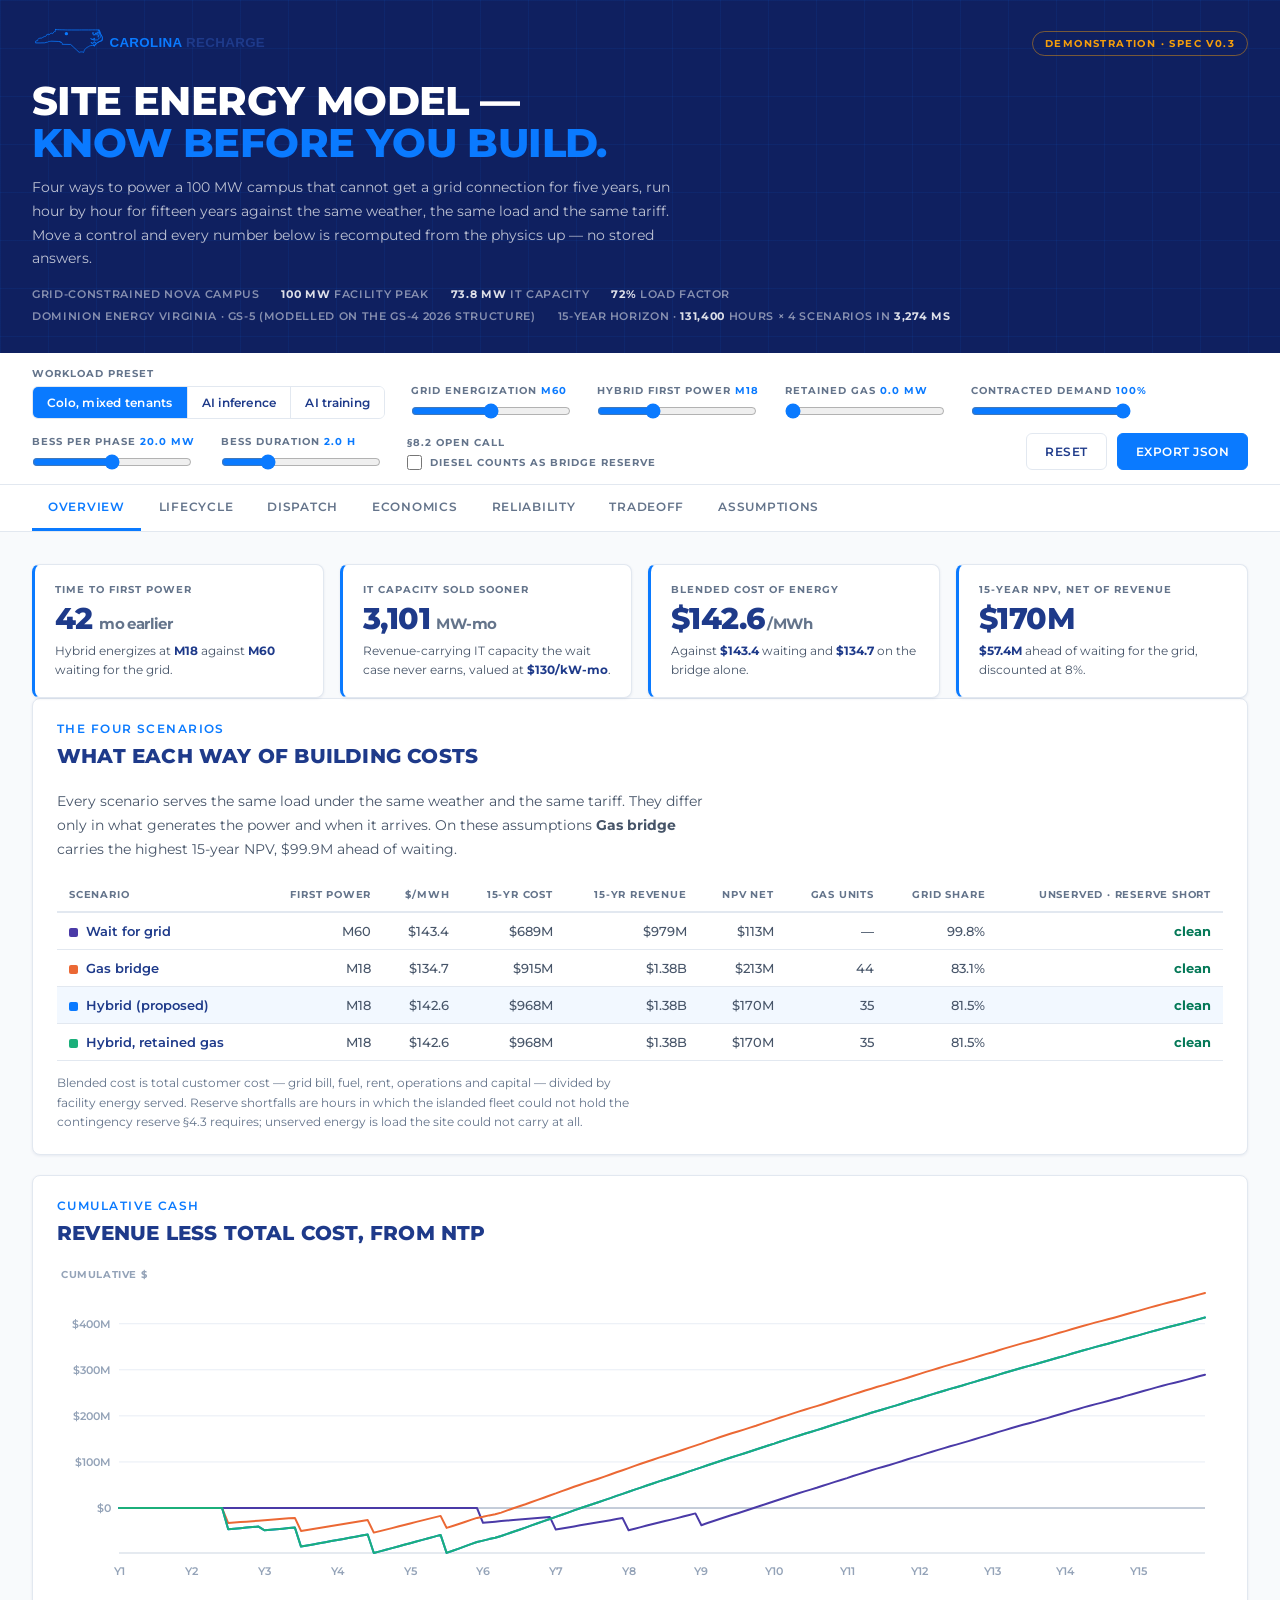
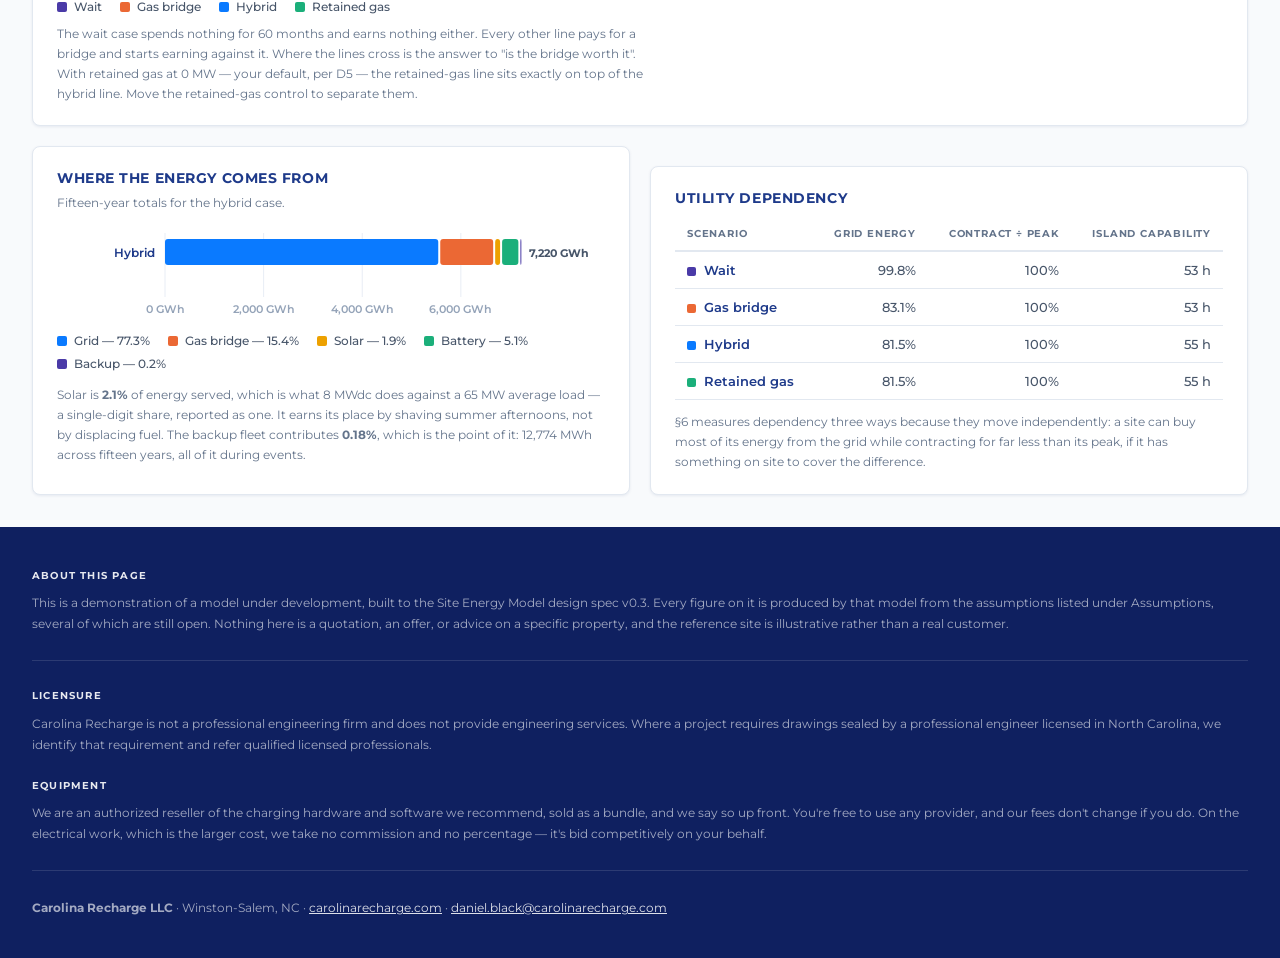
==== demo/index.html @ da2fb047 "Add the Site Energy Model demo for demo.carolinarecharge.com Builds the interactive demo described i" ====
<!DOCTYPE html>
<html lang="en">
<head>
<meta charset="UTF-8">
<meta name="viewport" content="width=device-width, initial-scale=1.0">
<title>Site Energy Model — Carolina Recharge Demo</title>
<meta name="description" content="Interactive demo of the Site Energy Model: capacity, dispatch and cost for a grid-constrained Northern Virginia campus across four build scenarios.">
<meta name="robots" content="noindex, nofollow">
<link rel="icon" href="images/favicon.svg" type="image/svg+xml">
<link rel="icon" href="images/favicon-32.png" sizes="32x32" type="image/png">
<link rel="apple-touch-icon" href="images/apple-touch-icon.png">
<meta name="theme-color" content="#0F2060">
<link rel="preconnect" href="https://fonts.googleapis.com">
<link rel="preconnect" href="https://fonts.gstatic.com" crossorigin>
<link href="https://fonts.googleapis.com/css2?family=Montserrat:wght@400;600;700;800&display=swap" rel="stylesheet">
<link rel="stylesheet" href="demo.css">
</head>
<body>

<header class="demo-head">
  <div class="head-top">
    <a href="https://carolinarecharge.com"><img src="images/logo-horizontal.svg" alt="Carolina Recharge"></a>
    <span class="badge-demo">Demonstration · Spec v0.3</span>
  </div>
  <h1>Site Energy Model —<br><em>Know before you build.</em></h1>
  <p class="head-sub">
    Four ways to power a 100&nbsp;MW campus that cannot get a grid connection for five years, run hour by hour
    for fifteen years against the same weather, the same load and the same tariff. Move a control and every
    number below is recomputed from the physics up — no stored answers.
  </p>
  <div class="head-meta" id="head-meta"></div>
</header>

<div class="rail">
  <div class="rail-inner">
    <div class="ctl">
      <span class="ctl-title">Workload preset</span>
      <div class="seg" id="preset-seg" role="group" aria-label="Workload preset"></div>
    </div>
    <div class="ctl">
      <label for="c-grid">Grid energization <span class="ctl-val" id="v-grid"></span></label>
      <input type="range" id="c-grid" min="36" max="84" step="1">
    </div>
    <div class="ctl">
      <label for="c-first">Hybrid first power <span class="ctl-val" id="v-first"></span></label>
      <input type="range" id="c-first" min="9" max="36" step="1">
    </div>
    <div class="ctl">
      <label for="c-retain">Retained gas <span class="ctl-val" id="v-retain"></span></label>
      <input type="range" id="c-retain" min="0" max="40" step="2.5">
    </div>
    <div class="ctl">
      <label for="c-contract">Contracted demand <span class="ctl-val" id="v-contract"></span></label>
      <input type="range" id="c-contract" min="55" max="100" step="5">
    </div>
    <div class="ctl">
      <label for="c-bess">BESS per phase <span class="ctl-val" id="v-bess"></span></label>
      <input type="range" id="c-bess" min="0" max="40" step="2.5">
    </div>
    <div class="ctl">
      <label for="c-hours">BESS duration <span class="ctl-val" id="v-hours"></span></label>
      <input type="range" id="c-hours" min="0.5" max="6" step="0.5">
    </div>
    <div class="ctl">
      <span class="ctl-title">§8.2 open call</span>
      <label class="chk"><input type="checkbox" id="c-reserve"> Diesel counts as bridge reserve</label>
    </div>
    <div class="rail-actions">
      <button class="btn" id="btn-reset">Reset</button>
      <button class="btn btn-primary" id="btn-export">Export JSON</button>
    </div>
  </div>
</div>

<nav class="tabs" id="tabs" role="tablist"></nav>

<main>
  <section class="panel" id="p-overview"></section>
  <section class="panel" id="p-lifecycle" hidden></section>
  <section class="panel" id="p-dispatch" hidden></section>
  <section class="panel" id="p-economics" hidden></section>
  <section class="panel" id="p-reliability" hidden></section>
  <section class="panel" id="p-tradeoff" hidden></section>
  <section class="panel" id="p-assumptions" hidden></section>
</main>

<div class="busy" id="busy" hidden><span>Running 131,400 hours…</span></div>

<footer>
  <div class="foot-inner">
    <h4>About this page</h4>
    <p>
      This is a demonstration of a model under development, built to the Site Energy Model design spec v0.3.
      Every figure on it is produced by that model from the assumptions listed under Assumptions, several of
      which are still open. Nothing here is a quotation, an offer, or advice on a specific property, and the
      reference site is illustrative rather than a real customer.
    </p>

    <div class="foot-rule"></div>

    <h4>Licensure</h4>
    <p>
      Carolina Recharge is not a professional engineering firm and does not provide engineering services.
      Where a project requires drawings sealed by a professional engineer licensed in North Carolina, we
      identify that requirement and refer qualified licensed professionals.
    </p>

    <h4>Equipment</h4>
    <p>
      We are an authorized reseller of the charging hardware and software we recommend, sold as a bundle, and
      we say so up front. You're free to use any provider, and our fees don't change if you do. On the
      electrical work, which is the larger cost, we take no commission and no percentage — it's bid
      competitively on your behalf.
    </p>

    <div class="foot-rule"></div>
    <p>
      <b>Carolina Recharge LLC</b> · Winston-Salem, NC ·
      <a href="https://carolinarecharge.com">carolinarecharge.com</a> ·
      <a href="mailto:daniel.black@carolinarecharge.com">daniel.black@carolinarecharge.com</a>
    </p>
  </div>
</footer>

<script type="module" src="js/app.js"></script>
</body>
</html>
---- demo/demo.css ----
/* Carolina Recharge — Site Energy Model demo.
   Brand tokens from CLAUDE.md §3; the implementation tokens (--navy-dark,
   --grid-line) match styles.css so the two properties read as one brand. */

:root {
  --color-electric-blue: #0A7AFF;
  --color-deep-navy:     #1E3A8A;
  --color-white:         #FFFFFF;
  --color-cloud-white:   #F8FAFC;
  --color-slate-gray:    #64748B;
  --color-energy-green:  #10B981;
  --color-charge-orange: #F59E0B;
  --navy-dark:           #0F2060;
  --grid-line:           rgba(10, 122, 255, 0.08);
  --nav-h:               64px;
  --border:              #E2E8F0;
  --body-ink:            #475569;
  --status-pass:         #047857;
  --status-warn:         #B45309;
  --status-fail:         #B91C1C;
  --shadow-card:         0 1px 3px rgba(15, 32, 96, 0.08);
}

* { margin: 0; padding: 0; box-sizing: border-box; }
html { scroll-behavior: smooth; }
body {
  font-family: 'Montserrat', Inter, Arial, sans-serif;
  background: var(--color-cloud-white);
  color: var(--color-deep-navy);
  -webkit-font-smoothing: antialiased;
}
a { color: var(--color-electric-blue); }

/* ── Header ── */
.demo-head {
  background: var(--navy-dark);
  position: relative;
  overflow: hidden;
  padding: 26px 32px 30px;
}
.demo-head::before {
  content: '';
  position: absolute; inset: 0;
  background-image:
    linear-gradient(var(--grid-line) 1px, transparent 1px),
    linear-gradient(90deg, var(--grid-line) 1px, transparent 1px);
  background-size: 48px 48px;
  pointer-events: none;
}
.demo-head > * { position: relative; }
.head-top { display: flex; align-items: center; justify-content: space-between; gap: 20px; flex-wrap: wrap; }
.head-top img { height: 30px; width: auto; }
.badge-demo {
  font-size: 10px; font-weight: 700; letter-spacing: 0.14em; text-transform: uppercase;
  color: var(--color-charge-orange); border: 1px solid rgba(245, 158, 11, 0.45);
  border-radius: 999px; padding: 5px 12px;
}
.demo-head h1 {
  margin-top: 20px;
  font-size: clamp(26px, 3.4vw, 40px); font-weight: 800; line-height: 1.05;
  letter-spacing: -0.015em; text-transform: uppercase; color: #fff;
}
.demo-head h1 em { font-style: normal; color: var(--color-electric-blue); }
.head-sub {
  margin-top: 12px; max-width: 74ch; font-size: 14px; line-height: 1.7;
  color: rgba(255,255,255,0.72); font-weight: 400;
}
.head-meta {
  margin-top: 16px; display: flex; flex-wrap: wrap; gap: 8px 22px;
  font-size: 11px; letter-spacing: 0.06em; text-transform: uppercase;
  color: rgba(255,255,255,0.5); font-weight: 600;
}
.head-meta b { color: rgba(255,255,255,0.86); font-weight: 700; }

/* ── Control rail ── */
.rail {
  position: sticky; top: 0; z-index: 40;
  background: rgba(255,255,255,0.95); backdrop-filter: blur(10px);
  border-bottom: 1px solid var(--border);
  padding: 14px 32px;
}
.rail-inner { display: flex; flex-wrap: wrap; gap: 14px 26px; align-items: flex-end; }
.ctl { display: flex; flex-direction: column; gap: 6px; min-width: 0; }
.ctl > label, .ctl-title {
  font-size: 10px; font-weight: 700; letter-spacing: 0.1em; text-transform: uppercase;
  color: var(--color-slate-gray);
}
.ctl-val { color: var(--color-electric-blue); font-weight: 700; }
.ctl input[type=range] { width: 160px; accent-color: var(--color-electric-blue); }
.seg { display: flex; border: 1px solid var(--border); border-radius: 6px; overflow: hidden; background: #fff; }
.seg button {
  font-family: inherit; font-size: 12px; font-weight: 600; letter-spacing: 0.02em;
  padding: 8px 14px; border: 0; background: #fff; color: var(--color-deep-navy); cursor: pointer;
  border-right: 1px solid var(--border);
}
.seg button:last-child { border-right: 0; }
.seg button[aria-pressed="true"] { background: var(--color-electric-blue); color: #fff; }
.seg button:hover:not([aria-pressed="true"]) { background: var(--color-cloud-white); }
.chk { display: flex; align-items: center; gap: 8px; font-size: 12px; font-weight: 600; color: var(--color-deep-navy); cursor: pointer; }
.chk input { accent-color: var(--color-electric-blue); width: 15px; height: 15px; }
.rail-actions { margin-left: auto; display: flex; gap: 10px; align-items: center; }
.btn {
  font-family: inherit; font-size: 12px; font-weight: 600; letter-spacing: 0.04em; text-transform: uppercase;
  padding: 10px 18px; border-radius: 6px; border: 1px solid var(--border);
  background: #fff; color: var(--color-deep-navy); cursor: pointer;
}
.btn:hover { border-color: var(--color-electric-blue); color: var(--color-electric-blue); }
.btn-primary { background: var(--color-electric-blue); border-color: var(--color-electric-blue); color: #fff; }
.btn-primary:hover { background: var(--color-deep-navy); border-color: var(--color-deep-navy); color: #fff; }

/* ── Tabs ── */
.tabs { display: flex; gap: 2px; padding: 0 32px; background: #fff; border-bottom: 1px solid var(--border); overflow-x: auto; }
.tabs button {
  font-family: inherit; font-size: 12px; font-weight: 600; letter-spacing: 0.06em; text-transform: uppercase;
  padding: 14px 16px; border: 0; background: none; color: var(--color-slate-gray); cursor: pointer;
  border-bottom: 3px solid transparent; white-space: nowrap;
}
.tabs button[aria-selected="true"] { color: var(--color-electric-blue); border-bottom-color: var(--color-electric-blue); }
.tabs button:hover { color: var(--color-deep-navy); }

/* ── Layout ── */
main { padding: 32px; max-width: 1360px; margin: 0 auto; }
.panel[hidden] { display: none !important; }
.section-eyebrow {
  font-size: 12px; font-weight: 600; letter-spacing: 0.12em; text-transform: uppercase;
  color: var(--color-electric-blue); margin-bottom: 8px;
}
h2.sec {
  font-size: 20px; font-weight: 800; letter-spacing: 0.01em; text-transform: uppercase;
  color: var(--color-deep-navy); margin-bottom: 8px;
}
h3.sub {
  font-size: 14px; font-weight: 700; letter-spacing: 0.04em; text-transform: uppercase;
  color: var(--color-deep-navy); margin-bottom: 6px;
}
p.lede { font-size: 14px; line-height: 1.7; color: var(--body-ink); max-width: 72ch; font-weight: 400; }
p.note { font-size: 12px; line-height: 1.65; color: var(--color-slate-gray); max-width: 74ch; font-weight: 400; }
.stack > * + * { margin-top: 14px; }
.grid2 { display: grid; grid-template-columns: 1fr 1fr; gap: 20px; }
.grid3 { display: grid; grid-template-columns: repeat(3, 1fr); gap: 20px; }

.card {
  background: #fff; border: 1px solid var(--border); border-radius: 8px;
  padding: 22px 24px; box-shadow: var(--shadow-card);
}
.card + .card, .grid2 + .card, .card + .grid2, .card + .grid3, .grid3 + .card { margin-top: 20px; }
.card-head { display: flex; align-items: baseline; justify-content: space-between; gap: 16px; margin-bottom: 14px; flex-wrap: wrap; }

/* ── KPI tiles ── */
.kpis { display: grid; grid-template-columns: repeat(4, 1fr); gap: 16px; }
.kpi {
  background: #fff; border: 1px solid var(--border); border-radius: 8px; padding: 18px 20px;
  box-shadow: var(--shadow-card); border-left: 3px solid var(--color-electric-blue);
}
.kpi-k { font-size: 10px; font-weight: 700; letter-spacing: 0.1em; text-transform: uppercase; color: var(--color-slate-gray); }
.kpi-v { font-size: 30px; font-weight: 800; letter-spacing: -0.02em; color: var(--color-deep-navy); margin-top: 8px; line-height: 1; }
.kpi-v small { font-size: 15px; font-weight: 700; color: var(--color-slate-gray); margin-left: 3px; }
.kpi-d { font-size: 12px; line-height: 1.55; color: var(--body-ink); margin-top: 8px; font-weight: 400; }
.kpi-d b { color: var(--color-deep-navy); font-weight: 700; }

/* ── Tables ── */
table.data { width: 100%; border-collapse: collapse; font-size: 13px; }
table.data th, table.data td { padding: 10px 12px; text-align: right; border-bottom: 1px solid var(--border); }
table.data th:first-child, table.data td:first-child { text-align: left; }
table.data thead th {
  font-size: 10px; font-weight: 700; letter-spacing: 0.08em; text-transform: uppercase;
  color: var(--color-slate-gray); border-bottom: 2px solid var(--border);
}
table.data tbody td { color: var(--body-ink); font-weight: 500; }
table.data tbody td:first-child { color: var(--color-deep-navy); font-weight: 600; }
table.data tbody tr.best td { background: rgba(10,122,255,0.05); }
table.data tbody tr:hover td { background: var(--color-cloud-white); }
.tag-dot { display: inline-block; width: 9px; height: 9px; border-radius: 2px; margin-right: 8px; vertical-align: -1px; }
.tblwrap { overflow-x: auto; }

/* ── Status ── */
.check { display: flex; gap: 12px; padding: 13px 0; border-bottom: 1px solid var(--border); align-items: flex-start; }
.check:last-child { border-bottom: 0; }
.check-badge {
  flex: none; font-size: 10px; font-weight: 700; letter-spacing: 0.08em; text-transform: uppercase;
  padding: 4px 9px; border-radius: 4px; margin-top: 1px; min-width: 56px; text-align: center;
}
.b-pass { background: rgba(4,120,87,0.10); color: var(--status-pass); }
.b-warn { background: rgba(180,83,9,0.10); color: var(--status-warn); }
.b-fail { background: rgba(185,28,28,0.10); color: var(--status-fail); }
.check-body { font-size: 13px; line-height: 1.6; color: var(--color-deep-navy); font-weight: 600; }
.check-body span { display: block; font-weight: 400; color: var(--body-ink); font-size: 12.5px; margin-top: 3px; }
.check-body em { display: block; font-style: normal; color: var(--status-warn); font-size: 12px; margin-top: 5px; font-weight: 500; }

/* ── Charts ── */
.viz { position: relative; width: 100%; }
.viz svg { display: block; width: 100%; height: auto; }
text.viz-axis { font-family: 'Montserrat', sans-serif; font-size: 10.5px; font-weight: 600; fill: #94A3B8; }
text.viz-axis-label { font-family: 'Montserrat', sans-serif; font-size: 10px; font-weight: 700; fill: #94A3B8; letter-spacing: 0.06em; text-transform: uppercase; }
text.viz-label { font-family: 'Montserrat', sans-serif; font-size: 11px; font-weight: 700; fill: #475569; }
text.viz-rowlabel { font-family: 'Montserrat', sans-serif; font-size: 11.5px; font-weight: 600; fill: #1E3A8A; }
.viz-tip {
  position: absolute; pointer-events: none; z-index: 5;
  background: var(--navy-dark); color: #fff; border-radius: 6px; padding: 9px 11px;
  font-size: 12px; line-height: 1.5; box-shadow: 0 6px 20px rgba(15,32,96,0.25); min-width: 150px;
}
.viz-tip-h { font-weight: 700; font-size: 11px; letter-spacing: 0.05em; text-transform: uppercase; color: rgba(255,255,255,0.65); margin-bottom: 5px; }
.viz-tip-row { display: flex; align-items: center; gap: 7px; }
.viz-tip-k { flex: 1; color: rgba(255,255,255,0.8); font-weight: 400; }
.viz-tip-v { font-weight: 700; font-variant-numeric: tabular-nums; }
.viz-swatch { width: 10px; height: 10px; border-radius: 2px; flex: none; display: inline-block; }
.viz-swatch-dash { border-radius: 0; height: 3px; }
.viz-legend { display: flex; flex-wrap: wrap; gap: 8px 18px; margin-top: 12px; font-size: 12px; color: var(--body-ink); font-weight: 500; }
.viz-legend-item { display: flex; align-items: center; gap: 7px; }

/* ── Callouts ── */
.disclosure {
  background: #fff; border: 1px solid var(--border); border-left: 3px solid var(--color-electric-blue);
  border-radius: 6px; padding: 16px 20px; font-size: 12.5px; line-height: 1.7; color: var(--body-ink); font-weight: 400;
}
.not-block {
  background: var(--color-cloud-white); border-left: 3px solid var(--color-deep-navy);
  border-radius: 6px; padding: 16px 20px; font-size: 12.5px; line-height: 1.7; color: var(--body-ink); font-weight: 400;
}
.callout-warn {
  background: rgba(245,158,11,0.07); border-left: 3px solid var(--color-charge-orange);
  border-radius: 6px; padding: 14px 18px; font-size: 12.5px; line-height: 1.65; color: var(--body-ink); font-weight: 400;
}
.callout-warn b, .disclosure b, .not-block b { color: var(--color-deep-navy); font-weight: 700; }

/* ── Assumptions register ── */
.reg-item { display: grid; grid-template-columns: 76px 1fr; gap: 14px; padding: 13px 0; border-bottom: 1px solid var(--border); }
.reg-item:last-child { border-bottom: 0; }
.reg-id { font-size: 11px; font-weight: 700; color: var(--color-slate-gray); letter-spacing: 0.04em; }
.reg-t { font-size: 13px; font-weight: 600; color: var(--color-deep-navy); line-height: 1.5; }
.reg-n { font-size: 12.5px; font-weight: 400; color: var(--body-ink); line-height: 1.65; margin-top: 4px; }
.pill { display: inline-block; font-size: 9.5px; font-weight: 700; letter-spacing: 0.09em; text-transform: uppercase; padding: 3px 7px; border-radius: 3px; margin-bottom: 5px; }
.p-confirmed { background: rgba(4,120,87,0.10); color: var(--status-pass); }
.p-validate  { background: rgba(180,83,9,0.10);  color: var(--status-warn); }
.p-decide    { background: rgba(10,122,255,0.10); color: var(--color-electric-blue); }

/* ── Busy state ── */
.busy { position: fixed; inset: 0; background: rgba(248,250,252,0.72); z-index: 90; display: grid; place-items: center; }
.busy[hidden] { display: none; }
.busy span {
  font-size: 11px; font-weight: 700; letter-spacing: 0.12em; text-transform: uppercase;
  color: var(--color-electric-blue); background: #fff; padding: 14px 26px; border-radius: 6px;
  border: 1px solid var(--border); box-shadow: var(--shadow-card);
}

/* ── Footer ── */
footer {
  background: var(--navy-dark); color: rgba(255,255,255,0.62); padding: 40px 32px;
  font-size: 12px; line-height: 1.75; font-weight: 400;
}
footer .foot-inner { max-width: 1360px; margin: 0 auto; }
footer h4 {
  font-size: 10px; font-weight: 700; letter-spacing: 0.12em; text-transform: uppercase;
  color: rgba(255,255,255,0.9); margin-bottom: 8px;
}
footer p + h4 { margin-top: 22px; }
footer a { color: rgba(255,255,255,0.86); }
.foot-rule { height: 1px; background: rgba(255,255,255,0.12); margin: 26px 0; }

/* ── Responsive ── */
@media (max-width: 1080px) {
  .kpis { grid-template-columns: repeat(2, 1fr); }
  .grid3 { grid-template-columns: 1fr 1fr; }
}
@media (max-width: 900px) {
  /* A sticky rail this tall would cover the phone screen it is meant to sit
     above. Below this width it scrolls with the page. */
  .rail { position: static; }
  .grid2, .grid3 { grid-template-columns: 1fr; }
  main { padding: 24px 20px; }
  .rail { padding: 12px 20px; }
  .tabs { padding: 0 20px; }
  .demo-head { padding: 22px 20px 26px; }
  footer { padding: 32px 20px; }
}
@media (max-width: 640px) {
  .kpis { grid-template-columns: 1fr; }
  .rail-actions { margin-left: 0; width: 100%; }
  .ctl input[type=range] { width: 100%; }
  .ctl { flex: 1 1 100%; }
}
@media (prefers-reduced-motion: reduce) {
  html { scroll-behavior: auto; }
}
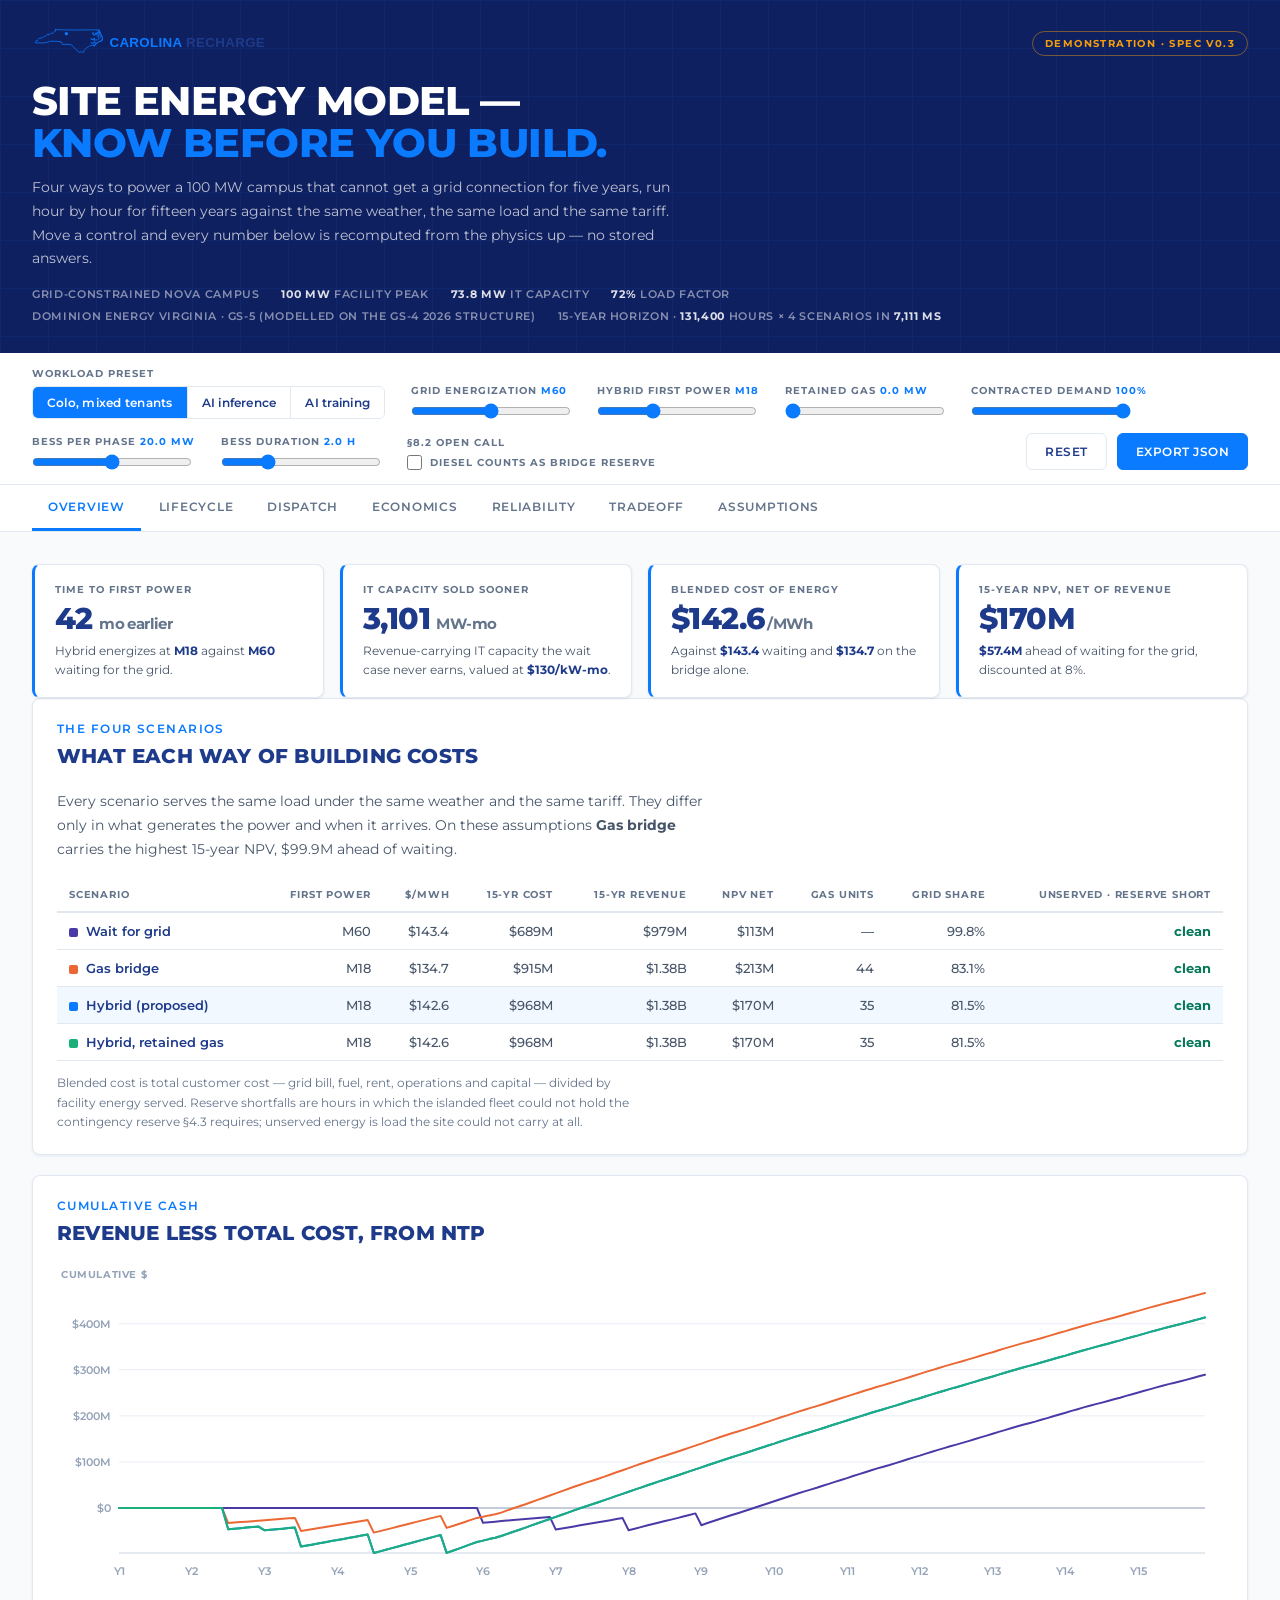
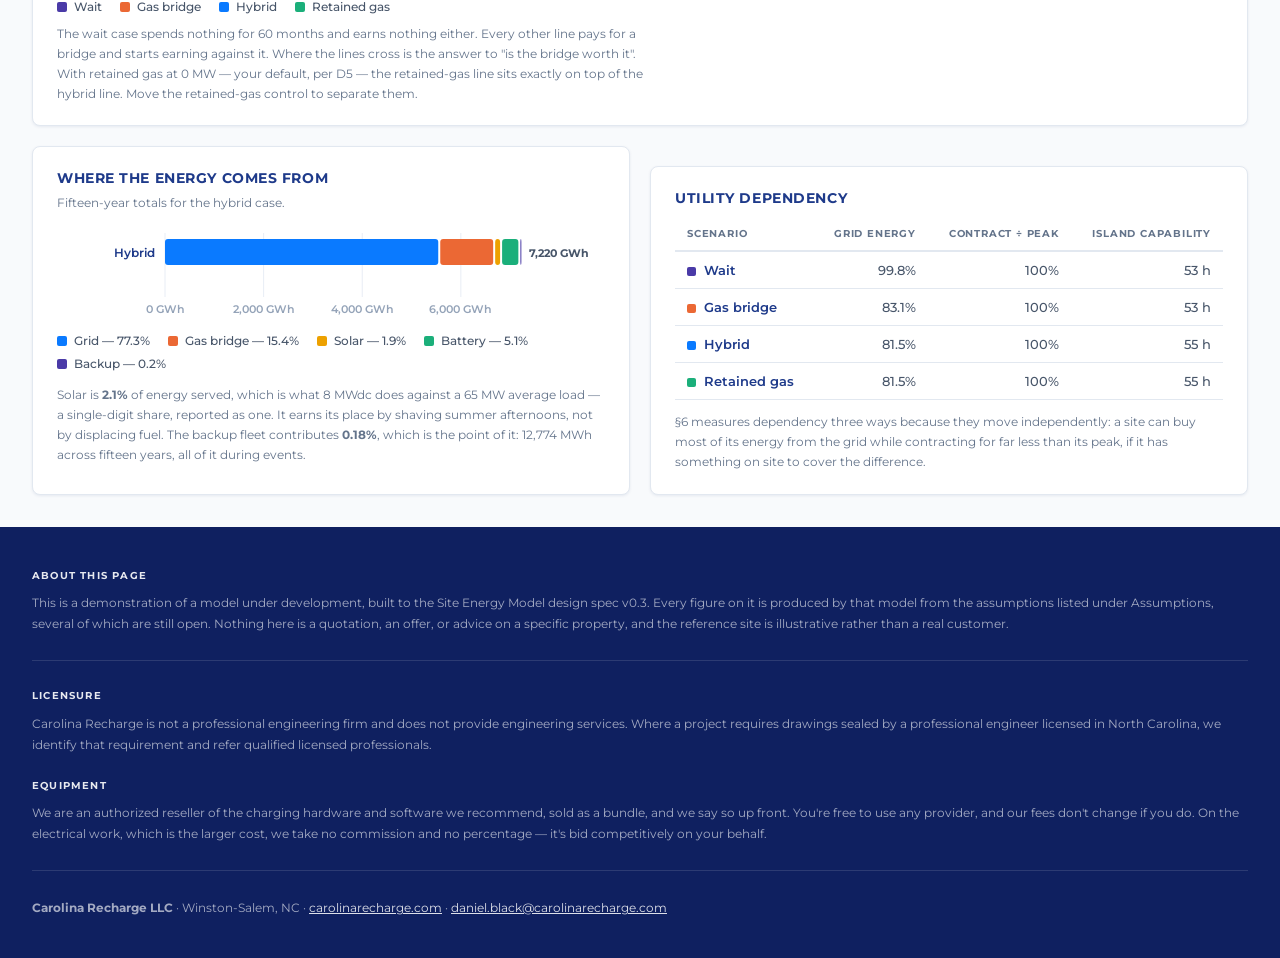
==== commit ad99c5ca: "Serve the demo at /demo/ on the main site Drops the separate-subdomain setup. Deploying the reposito" ====
--- a/demo/index.html
+++ b/demo/index.html
@@ -6,9 +6,9 @@
 <title>Site Energy Model — Carolina Recharge Demo</title>
 <meta name="description" content="Interactive demo of the Site Energy Model: capacity, dispatch and cost for a grid-constrained Northern Virginia campus across four build scenarios.">
 <meta name="robots" content="noindex, nofollow">
-<link rel="icon" href="images/favicon.svg" type="image/svg+xml">
-<link rel="icon" href="images/favicon-32.png" sizes="32x32" type="image/png">
-<link rel="apple-touch-icon" href="images/apple-touch-icon.png">
+<link rel="icon" href="../images/favicon.svg" type="image/svg+xml">
+<link rel="icon" href="../images/favicon-32.png" sizes="32x32" type="image/png">
+<link rel="apple-touch-icon" href="../images/apple-touch-icon.png">
 <meta name="theme-color" content="#0F2060">
 <link rel="preconnect" href="https://fonts.googleapis.com">
 <link rel="preconnect" href="https://fonts.gstatic.com" crossorigin>
@@ -19,7 +19,7 @@
 
 <header class="demo-head">
   <div class="head-top">
-    <a href="https://carolinarecharge.com"><img src="images/logo-horizontal.svg" alt="Carolina Recharge"></a>
+    <a href="../"><img src="../images/logo-horizontal.svg" alt="Carolina Recharge"></a>
     <span class="badge-demo">Demonstration · Spec v0.3</span>
   </div>
   <h1>Site Energy Model —<br><em>Know before you build.</em></h1>
@@ -116,7 +116,7 @@
     <div class="foot-rule"></div>
     <p>
       <b>Carolina Recharge LLC</b> · Winston-Salem, NC ·
-      <a href="https://carolinarecharge.com">carolinarecharge.com</a> ·
+      <a href="../">carolinarecharge.com</a> ·
       <a href="mailto:daniel.black@carolinarecharge.com">daniel.black@carolinarecharge.com</a>
     </p>
   </div>
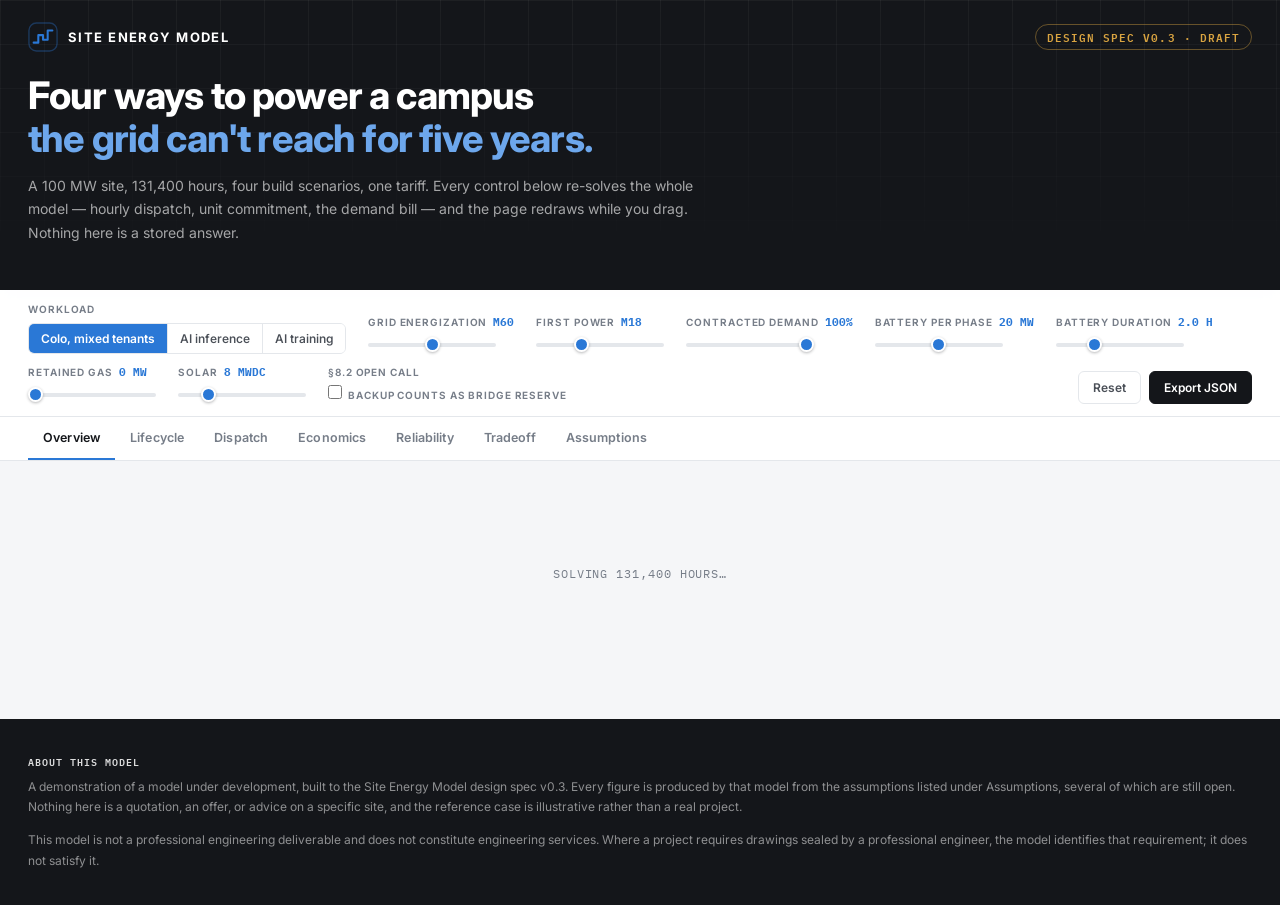
==== commit 2f767cc1: "Make the demo live under the slider, and drop the branding Three changes the founder asked for: more" ====
--- a/demo/index.html
+++ b/demo/index.html
@@ -3,69 +3,67 @@
 <head>
 <meta charset="UTF-8">
 <meta name="viewport" content="width=device-width, initial-scale=1.0">
-<title>Site Energy Model — Carolina Recharge Demo</title>
-<meta name="description" content="Interactive demo of the Site Energy Model: capacity, dispatch and cost for a grid-constrained Northern Virginia campus across four build scenarios.">
+<title>Site Energy Model</title>
+<meta name="description" content="Interactive model of a grid-constrained 100 MW campus: capacity, hourly dispatch and cost across four build scenarios, recomputed live.">
 <meta name="robots" content="noindex, nofollow">
-<link rel="icon" href="../images/favicon.svg" type="image/svg+xml">
-<link rel="icon" href="../images/favicon-32.png" sizes="32x32" type="image/png">
-<link rel="apple-touch-icon" href="../images/apple-touch-icon.png">
-<meta name="theme-color" content="#0F2060">
+<link rel="icon" href="icon.svg" type="image/svg+xml">
+<meta name="theme-color" content="#14161a">
 <link rel="preconnect" href="https://fonts.googleapis.com">
 <link rel="preconnect" href="https://fonts.gstatic.com" crossorigin>
-<link href="https://fonts.googleapis.com/css2?family=Montserrat:wght@400;600;700;800&display=swap" rel="stylesheet">
+<link href="https://fonts.googleapis.com/css2?family=Inter:wght@400;500;600;700;800&family=IBM+Plex+Mono:wght@500;600&display=swap" rel="stylesheet">
 <link rel="stylesheet" href="demo.css">
 </head>
 <body>
 
-<header class="demo-head">
-  <div class="head-top">
-    <a href="../"><img src="../images/logo-horizontal.svg" alt="Carolina Recharge"></a>
-    <span class="badge-demo">Demonstration · Spec v0.3</span>
+<header class="head">
+  <div class="head-inner">
+    <div class="head-top">
+      <div class="mark">
+        <svg viewBox="0 0 32 32" width="30" height="30" aria-hidden="true">
+          <rect x="1" y="1" width="30" height="30" rx="8" fill="none" stroke="currentColor" stroke-width="1.5" opacity="0.35"/>
+          <path d="M6 22 L11 22 L11 14 L16 14 L16 19 L21 19 L21 9 L26 9"
+                fill="none" stroke="currentColor" stroke-width="2.2" stroke-linejoin="round" stroke-linecap="round"/>
+        </svg>
+        <span>Site Energy Model</span>
+      </div>
+      <span class="badge">Design spec v0.3 · draft</span>
+    </div>
+    <h1>Four ways to power a campus<br><em>the grid can't reach for five years.</em></h1>
+    <p class="head-sub">
+      A 100&nbsp;MW site, 131,400 hours, four build scenarios, one tariff. Every control below re-solves the
+      whole model — hourly dispatch, unit commitment, the demand bill — and the page redraws while you drag.
+      Nothing here is a stored answer.
+    </p>
+    <div class="head-meta" id="head-meta"></div>
   </div>
-  <h1>Site Energy Model —<br><em>Know before you build.</em></h1>
-  <p class="head-sub">
-    Four ways to power a 100&nbsp;MW campus that cannot get a grid connection for five years, run hour by hour
-    for fifteen years against the same weather, the same load and the same tariff. Move a control and every
-    number below is recomputed from the physics up — no stored answers.
-  </p>
-  <div class="head-meta" id="head-meta"></div>
 </header>
 
 <div class="rail">
   <div class="rail-inner">
-    <div class="ctl">
-      <span class="ctl-title">Workload preset</span>
+    <div class="ctl ctl-seg">
+      <span class="ctl-title">Workload</span>
       <div class="seg" id="preset-seg" role="group" aria-label="Workload preset"></div>
     </div>
-    <div class="ctl">
-      <label for="c-grid">Grid energization <span class="ctl-val" id="v-grid"></span></label>
-      <input type="range" id="c-grid" min="36" max="84" step="1">
-    </div>
-    <div class="ctl">
-      <label for="c-first">Hybrid first power <span class="ctl-val" id="v-first"></span></label>
-      <input type="range" id="c-first" min="9" max="36" step="1">
-    </div>
-    <div class="ctl">
-      <label for="c-retain">Retained gas <span class="ctl-val" id="v-retain"></span></label>
-      <input type="range" id="c-retain" min="0" max="40" step="2.5">
-    </div>
-    <div class="ctl">
-      <label for="c-contract">Contracted demand <span class="ctl-val" id="v-contract"></span></label>
-      <input type="range" id="c-contract" min="55" max="100" step="5">
-    </div>
-    <div class="ctl">
-      <label for="c-bess">BESS per phase <span class="ctl-val" id="v-bess"></span></label>
-      <input type="range" id="c-bess" min="0" max="40" step="2.5">
-    </div>
-    <div class="ctl">
-      <label for="c-hours">BESS duration <span class="ctl-val" id="v-hours"></span></label>
-      <input type="range" id="c-hours" min="0.5" max="6" step="0.5">
-    </div>
-    <div class="ctl">
+    <div class="ctl"><label for="c-grid">Grid energization <b id="v-grid"></b></label>
+      <input type="range" id="c-grid" min="36" max="84" step="1"></div>
+    <div class="ctl"><label for="c-first">First power <b id="v-first"></b></label>
+      <input type="range" id="c-first" min="9" max="36" step="1"></div>
+    <div class="ctl"><label for="c-contract">Contracted demand <b id="v-contract"></b></label>
+      <input type="range" id="c-contract" min="55" max="100" step="1"></div>
+    <div class="ctl"><label for="c-bess">Battery per phase <b id="v-bess"></b></label>
+      <input type="range" id="c-bess" min="0" max="40" step="1"></div>
+    <div class="ctl"><label for="c-hours">Battery duration <b id="v-hours"></b></label>
+      <input type="range" id="c-hours" min="0.5" max="6" step="0.5"></div>
+    <div class="ctl"><label for="c-retain">Retained gas <b id="v-retain"></b></label>
+      <input type="range" id="c-retain" min="0" max="40" step="1"></div>
+    <div class="ctl"><label for="c-solar">Solar <b id="v-solar"></b></label>
+      <input type="range" id="c-solar" min="0" max="40" step="1"></div>
+    <div class="ctl ctl-check">
       <span class="ctl-title">§8.2 open call</span>
-      <label class="chk"><input type="checkbox" id="c-reserve"> Diesel counts as bridge reserve</label>
+      <label class="chk"><input type="checkbox" id="c-reserve"> Backup counts as bridge reserve</label>
     </div>
     <div class="rail-actions">
+      <span class="tick" id="tick" aria-live="polite"></span>
       <button class="btn" id="btn-reset">Reset</button>
       <button class="btn btn-primary" id="btn-export">Export JSON</button>
     </div>
@@ -84,40 +82,19 @@
   <section class="panel" id="p-assumptions" hidden></section>
 </main>
 
-<div class="busy" id="busy" hidden><span>Running 131,400 hours…</span></div>
-
 <footer>
   <div class="foot-inner">
-    <h4>About this page</h4>
+    <h4>About this model</h4>
     <p>
-      This is a demonstration of a model under development, built to the Site Energy Model design spec v0.3.
-      Every figure on it is produced by that model from the assumptions listed under Assumptions, several of
-      which are still open. Nothing here is a quotation, an offer, or advice on a specific property, and the
-      reference site is illustrative rather than a real customer.
+      A demonstration of a model under development, built to the Site Energy Model design spec v0.3. Every
+      figure is produced by that model from the assumptions listed under Assumptions, several of which are
+      still open. Nothing here is a quotation, an offer, or advice on a specific site, and the reference case
+      is illustrative rather than a real project.
     </p>
-
-    <div class="foot-rule"></div>
-
-    <h4>Licensure</h4>
     <p>
-      Carolina Recharge is not a professional engineering firm and does not provide engineering services.
-      Where a project requires drawings sealed by a professional engineer licensed in North Carolina, we
-      identify that requirement and refer qualified licensed professionals.
-    </p>
-
-    <h4>Equipment</h4>
-    <p>
-      We are an authorized reseller of the charging hardware and software we recommend, sold as a bundle, and
-      we say so up front. You're free to use any provider, and our fees don't change if you do. On the
-      electrical work, which is the larger cost, we take no commission and no percentage — it's bid
-      competitively on your behalf.
-    </p>
-
-    <div class="foot-rule"></div>
-    <p>
-      <b>Carolina Recharge LLC</b> · Winston-Salem, NC ·
-      <a href="../">carolinarecharge.com</a> ·
-      <a href="mailto:daniel.black@carolinarecharge.com">daniel.black@carolinarecharge.com</a>
+      This model is not a professional engineering deliverable and does not constitute engineering services.
+      Where a project requires drawings sealed by a professional engineer, the model identifies that
+      requirement; it does not satisfy it.
     </p>
   </div>
 </footer>
--- a/demo/demo.css
+++ b/demo/demo.css
@@ -1,284 +1,320 @@
-/* Carolina Recharge — Site Energy Model demo.
-   Brand tokens from CLAUDE.md §3; the implementation tokens (--navy-dark,
-   --grid-line) match styles.css so the two properties read as one brand. */
+/* Site Energy Model — a neutral technical dashboard.
+   No product branding: the identity here is the model, not a vendor. */
 
 :root {
-  --color-electric-blue: #0A7AFF;
-  --color-deep-navy:     #1E3A8A;
-  --color-white:         #FFFFFF;
-  --color-cloud-white:   #F8FAFC;
-  --color-slate-gray:    #64748B;
-  --color-energy-green:  #10B981;
-  --color-charge-orange: #F59E0B;
-  --navy-dark:           #0F2060;
-  --grid-line:           rgba(10, 122, 255, 0.08);
-  --nav-h:               64px;
-  --border:              #E2E8F0;
-  --body-ink:            #475569;
-  --status-pass:         #047857;
-  --status-warn:         #B45309;
-  --status-fail:         #B91C1C;
-  --shadow-card:         0 1px 3px rgba(15, 32, 96, 0.08);
+  --ink:          #14161a;
+  --ink-2:        #4a4f57;
+  --ink-3:        #767d88;
+  --ink-4:        #9aa1ab;
+  --line:         #e4e7eb;
+  --line-2:       #eef0f3;
+  --surface:      #ffffff;
+  --page:         #f5f6f8;
+  --dark:         #14161a;
+  --dark-2:       #1e2127;
+  --accent:       #2a78d6;
+  --accent-soft:  rgba(42, 120, 214, 0.10);
+  --pass:         #047857;
+  --warn:         #b45309;
+  --fail:         #b91c1c;
+  --rail-h:       auto;
+  --shadow:       0 1px 2px rgba(20, 22, 26, 0.06), 0 1px 3px rgba(20, 22, 26, 0.04);
+  --mono:         'IBM Plex Mono', ui-monospace, SFMono-Regular, Menlo, monospace;
 }
 
 * { margin: 0; padding: 0; box-sizing: border-box; }
 html { scroll-behavior: smooth; }
 body {
-  font-family: 'Montserrat', Inter, Arial, sans-serif;
-  background: var(--color-cloud-white);
-  color: var(--color-deep-navy);
+  font-family: Inter, system-ui, -apple-system, 'Segoe UI', Arial, sans-serif;
+  background: var(--page);
+  color: var(--ink);
+  font-size: 14px;
+  line-height: 1.55;
   -webkit-font-smoothing: antialiased;
 }
-a { color: var(--color-electric-blue); }
+a { color: var(--accent); }
+b, strong { font-weight: 650; }
 
 /* ── Header ── */
-.demo-head {
-  background: var(--navy-dark);
+.head {
+  background: var(--dark);
+  color: #fff;
   position: relative;
   overflow: hidden;
-  padding: 26px 32px 30px;
-}
-.demo-head::before {
+}
+.head::before {
   content: '';
   position: absolute; inset: 0;
   background-image:
-    linear-gradient(var(--grid-line) 1px, transparent 1px),
-    linear-gradient(90deg, var(--grid-line) 1px, transparent 1px);
-  background-size: 48px 48px;
-  pointer-events: none;
-}
-.demo-head > * { position: relative; }
-.head-top { display: flex; align-items: center; justify-content: space-between; gap: 20px; flex-wrap: wrap; }
-.head-top img { height: 30px; width: auto; }
-.badge-demo {
-  font-size: 10px; font-weight: 700; letter-spacing: 0.14em; text-transform: uppercase;
-  color: var(--color-charge-orange); border: 1px solid rgba(245, 158, 11, 0.45);
-  border-radius: 999px; padding: 5px 12px;
-}
-.demo-head h1 {
-  margin-top: 20px;
-  font-size: clamp(26px, 3.4vw, 40px); font-weight: 800; line-height: 1.05;
-  letter-spacing: -0.015em; text-transform: uppercase; color: #fff;
-}
-.demo-head h1 em { font-style: normal; color: var(--color-electric-blue); }
-.head-sub {
-  margin-top: 12px; max-width: 74ch; font-size: 14px; line-height: 1.7;
-  color: rgba(255,255,255,0.72); font-weight: 400;
-}
+    linear-gradient(rgba(255,255,255,0.045) 1px, transparent 1px),
+    linear-gradient(90deg, rgba(255,255,255,0.045) 1px, transparent 1px);
+  background-size: 44px 44px;
+  mask-image: linear-gradient(to bottom, #000 0%, transparent 92%);
+}
+.head-inner { position: relative; max-width: 1400px; margin: 0 auto; padding: 22px 28px 28px; }
+.head-top { display: flex; align-items: center; justify-content: space-between; gap: 16px; flex-wrap: wrap; }
+.mark { display: flex; align-items: center; gap: 10px; color: var(--accent); }
+.mark span {
+  font-size: 13px; font-weight: 700; letter-spacing: 0.11em; text-transform: uppercase; color: #fff;
+}
+.badge {
+  font-family: var(--mono); font-size: 10.5px; font-weight: 600; letter-spacing: 0.1em; text-transform: uppercase;
+  color: #d9a441; border: 1px solid rgba(217, 164, 65, 0.42); border-radius: 999px; padding: 4px 11px;
+}
+.head h1 {
+  margin-top: 22px;
+  font-size: clamp(24px, 3.1vw, 38px); font-weight: 750; line-height: 1.14;
+  letter-spacing: -0.022em;
+}
+.head h1 em { font-style: normal; color: #6da7ec; }
+.head-sub { margin-top: 13px; max-width: 74ch; font-size: 14px; line-height: 1.68; color: rgba(255,255,255,0.62); }
 .head-meta {
-  margin-top: 16px; display: flex; flex-wrap: wrap; gap: 8px 22px;
-  font-size: 11px; letter-spacing: 0.06em; text-transform: uppercase;
-  color: rgba(255,255,255,0.5); font-weight: 600;
-}
-.head-meta b { color: rgba(255,255,255,0.86); font-weight: 700; }
+  margin-top: 18px; display: flex; flex-wrap: wrap; gap: 6px 10px;
+  font-family: var(--mono); font-size: 11px; color: rgba(255,255,255,0.46);
+}
+.head-meta span {
+  border: 1px solid rgba(255,255,255,0.13); border-radius: 5px; padding: 4px 9px; white-space: nowrap;
+}
+.head-meta b { color: rgba(255,255,255,0.92); font-weight: 600; }
 
 /* ── Control rail ── */
 .rail {
   position: sticky; top: 0; z-index: 40;
-  background: rgba(255,255,255,0.95); backdrop-filter: blur(10px);
-  border-bottom: 1px solid var(--border);
-  padding: 14px 32px;
-}
-.rail-inner { display: flex; flex-wrap: wrap; gap: 14px 26px; align-items: flex-end; }
-.ctl { display: flex; flex-direction: column; gap: 6px; min-width: 0; }
+  background: rgba(255,255,255,0.94); backdrop-filter: blur(10px);
+  border-bottom: 1px solid var(--line);
+}
+.rail-inner {
+  max-width: 1400px; margin: 0 auto; padding: 12px 28px;
+  display: flex; flex-wrap: wrap; gap: 10px 22px; align-items: flex-end;
+}
+.ctl { display: flex; flex-direction: column; gap: 5px; min-width: 0; }
 .ctl > label, .ctl-title {
-  font-size: 10px; font-weight: 700; letter-spacing: 0.1em; text-transform: uppercase;
-  color: var(--color-slate-gray);
-}
-.ctl-val { color: var(--color-electric-blue); font-weight: 700; }
-.ctl input[type=range] { width: 160px; accent-color: var(--color-electric-blue); }
-.seg { display: flex; border: 1px solid var(--border); border-radius: 6px; overflow: hidden; background: #fff; }
+  font-size: 10px; font-weight: 650; letter-spacing: 0.09em; text-transform: uppercase; color: var(--ink-3);
+  display: flex; gap: 6px; align-items: baseline;
+}
+.ctl > label b { font-family: var(--mono); color: var(--accent); font-size: 11px; letter-spacing: 0; }
+.ctl input[type=range] {
+  -webkit-appearance: none; appearance: none;
+  width: 128px; height: 18px; background: transparent; cursor: grab;
+}
+.ctl input[type=range]:active { cursor: grabbing; }
+.ctl input[type=range]::-webkit-slider-runnable-track { height: 4px; border-radius: 2px; background: var(--line); }
+.ctl input[type=range]::-moz-range-track { height: 4px; border-radius: 2px; background: var(--line); }
+.ctl input[type=range]::-webkit-slider-thumb {
+  -webkit-appearance: none; width: 15px; height: 15px; border-radius: 50%;
+  background: var(--accent); border: 2px solid #fff; box-shadow: 0 1px 3px rgba(20,22,26,0.3); margin-top: -5.5px;
+}
+.ctl input[type=range]::-moz-range-thumb {
+  width: 15px; height: 15px; border-radius: 50%; border: 2px solid #fff;
+  background: var(--accent); box-shadow: 0 1px 3px rgba(20,22,26,0.3);
+}
+.seg {
+  display: flex; border: 1px solid var(--line); border-radius: 6px; background: #fff;
+  /* Scroll rather than push the page wide — these rows carry four long labels
+     and there is no width at which they all fit on a phone. */
+  max-width: 100%; overflow-x: auto; scrollbar-width: none;
+}
+.seg::-webkit-scrollbar { display: none; }
 .seg button {
-  font-family: inherit; font-size: 12px; font-weight: 600; letter-spacing: 0.02em;
-  padding: 8px 14px; border: 0; background: #fff; color: var(--color-deep-navy); cursor: pointer;
-  border-right: 1px solid var(--border);
+  font-family: inherit; font-size: 12px; font-weight: 550;
+  padding: 7px 12px; border: 0; background: #fff; color: var(--ink-2); cursor: pointer;
+  border-right: 1px solid var(--line); white-space: nowrap;
 }
 .seg button:last-child { border-right: 0; }
-.seg button[aria-pressed="true"] { background: var(--color-electric-blue); color: #fff; }
-.seg button:hover:not([aria-pressed="true"]) { background: var(--color-cloud-white); }
-.chk { display: flex; align-items: center; gap: 8px; font-size: 12px; font-weight: 600; color: var(--color-deep-navy); cursor: pointer; }
-.chk input { accent-color: var(--color-electric-blue); width: 15px; height: 15px; }
-.rail-actions { margin-left: auto; display: flex; gap: 10px; align-items: center; }
+.seg button[aria-pressed="true"] { background: var(--accent); color: #fff; font-weight: 600; }
+.seg button:hover:not([aria-pressed="true"]) { background: var(--page); color: var(--ink); }
+.chk { display: flex; align-items: center; gap: 7px; font-size: 12px; color: var(--ink-2); cursor: pointer; text-transform: none; letter-spacing: 0; font-weight: 500; }
+.chk input { accent-color: var(--accent); width: 14px; height: 14px; }
+.rail-actions { margin-left: auto; display: flex; gap: 8px; align-items: center; }
+.tick {
+  font-family: var(--mono); font-size: 10.5px; color: var(--ink-4);
+  min-width: 116px; text-align: right; white-space: nowrap;
+}
+.tick.live { color: var(--accent); }
 .btn {
-  font-family: inherit; font-size: 12px; font-weight: 600; letter-spacing: 0.04em; text-transform: uppercase;
-  padding: 10px 18px; border-radius: 6px; border: 1px solid var(--border);
-  background: #fff; color: var(--color-deep-navy); cursor: pointer;
-}
-.btn:hover { border-color: var(--color-electric-blue); color: var(--color-electric-blue); }
-.btn-primary { background: var(--color-electric-blue); border-color: var(--color-electric-blue); color: #fff; }
-.btn-primary:hover { background: var(--color-deep-navy); border-color: var(--color-deep-navy); color: #fff; }
+  font-family: inherit; font-size: 12px; font-weight: 600;
+  padding: 8px 14px; border-radius: 6px; border: 1px solid var(--line);
+  background: #fff; color: var(--ink-2); cursor: pointer;
+}
+.btn:hover { border-color: var(--accent); color: var(--accent); }
+.btn-primary { background: var(--ink); border-color: var(--ink); color: #fff; }
+.btn-primary:hover { background: var(--accent); border-color: var(--accent); color: #fff; }
 
 /* ── Tabs ── */
-.tabs { display: flex; gap: 2px; padding: 0 32px; background: #fff; border-bottom: 1px solid var(--border); overflow-x: auto; }
+.tabs { background: #fff; border-bottom: 1px solid var(--line); overflow-x: auto; }
+.tabs { display: flex; gap: 0; padding: 0 28px; max-width: 1400px; margin: 0 auto; }
 .tabs button {
-  font-family: inherit; font-size: 12px; font-weight: 600; letter-spacing: 0.06em; text-transform: uppercase;
-  padding: 14px 16px; border: 0; background: none; color: var(--color-slate-gray); cursor: pointer;
-  border-bottom: 3px solid transparent; white-space: nowrap;
-}
-.tabs button[aria-selected="true"] { color: var(--color-electric-blue); border-bottom-color: var(--color-electric-blue); }
-.tabs button:hover { color: var(--color-deep-navy); }
+  font-family: inherit; font-size: 12.5px; font-weight: 600; letter-spacing: 0.01em;
+  padding: 13px 15px; border: 0; background: none; color: var(--ink-3); cursor: pointer;
+  border-bottom: 2px solid transparent; white-space: nowrap;
+}
+.tabs button[aria-selected="true"] { color: var(--ink); border-bottom-color: var(--accent); }
+.tabs button:hover { color: var(--ink); }
 
 /* ── Layout ── */
-main { padding: 32px; max-width: 1360px; margin: 0 auto; }
+main { padding: 24px 28px 56px; max-width: 1400px; margin: 0 auto; }
 .panel[hidden] { display: none !important; }
-.section-eyebrow {
-  font-size: 12px; font-weight: 600; letter-spacing: 0.12em; text-transform: uppercase;
-  color: var(--color-electric-blue); margin-bottom: 8px;
-}
-h2.sec {
-  font-size: 20px; font-weight: 800; letter-spacing: 0.01em; text-transform: uppercase;
-  color: var(--color-deep-navy); margin-bottom: 8px;
-}
-h3.sub {
-  font-size: 14px; font-weight: 700; letter-spacing: 0.04em; text-transform: uppercase;
-  color: var(--color-deep-navy); margin-bottom: 6px;
-}
-p.lede { font-size: 14px; line-height: 1.7; color: var(--body-ink); max-width: 72ch; font-weight: 400; }
-p.note { font-size: 12px; line-height: 1.65; color: var(--color-slate-gray); max-width: 74ch; font-weight: 400; }
-.stack > * + * { margin-top: 14px; }
-.grid2 { display: grid; grid-template-columns: 1fr 1fr; gap: 20px; }
-.grid3 { display: grid; grid-template-columns: repeat(3, 1fr); gap: 20px; }
-
-.card {
-  background: #fff; border: 1px solid var(--border); border-radius: 8px;
-  padding: 22px 24px; box-shadow: var(--shadow-card);
-}
-.card + .card, .grid2 + .card, .card + .grid2, .card + .grid3, .grid3 + .card { margin-top: 20px; }
-.card-head { display: flex; align-items: baseline; justify-content: space-between; gap: 16px; margin-bottom: 14px; flex-wrap: wrap; }
+.eyebrow {
+  font-family: var(--mono); font-size: 10.5px; font-weight: 600; letter-spacing: 0.09em;
+  text-transform: uppercase; color: var(--accent); margin-bottom: 6px;
+}
+h2.sec { font-size: 17px; font-weight: 700; letter-spacing: -0.012em; color: var(--ink); margin-bottom: 6px; }
+h3.sub { font-size: 13px; font-weight: 700; letter-spacing: 0.01em; color: var(--ink); margin-bottom: 4px; }
+p.lede { font-size: 13.5px; line-height: 1.68; color: var(--ink-2); max-width: 76ch; }
+p.note { font-size: 12px; line-height: 1.62; color: var(--ink-3); max-width: 80ch; }
+p.note b, p.lede b { color: var(--ink); }
+.grid2 { display: grid; grid-template-columns: 1fr 1fr; gap: 16px; }
+.grid3 { display: grid; grid-template-columns: repeat(3, 1fr); gap: 16px; }
+.g-2-1 { display: grid; grid-template-columns: 2fr 1fr; gap: 16px; }
+/* A grid track is min-content-sized by default, and an SVG carries its width
+   attribute as min-content — so without this a chart drawn at one width keeps
+   the column from ever getting narrower. */
+.grid2 > *, .grid3 > *, .g-2-1 > *, .kpis > * { min-width: 0; }
+
+.card { background: var(--surface); border: 1px solid var(--line); border-radius: 10px; padding: 18px 20px; box-shadow: var(--shadow); }
+.card + .card, .grid2 + .card, .card + .grid2, .card + .grid3, .grid3 + .card,
+.g-2-1 + .card, .card + .g-2-1, .kpis + .card, .card + .kpis, .grid2 + .grid2, .g-2-1 + .grid2 { margin-top: 16px; }
+.card-head { display: flex; align-items: flex-start; justify-content: space-between; gap: 14px; margin-bottom: 12px; flex-wrap: wrap; }
+.card-head > * { min-width: 0; }
 
 /* ── KPI tiles ── */
 .kpis { display: grid; grid-template-columns: repeat(4, 1fr); gap: 16px; }
-.kpi {
-  background: #fff; border: 1px solid var(--border); border-radius: 8px; padding: 18px 20px;
-  box-shadow: var(--shadow-card); border-left: 3px solid var(--color-electric-blue);
-}
-.kpi-k { font-size: 10px; font-weight: 700; letter-spacing: 0.1em; text-transform: uppercase; color: var(--color-slate-gray); }
-.kpi-v { font-size: 30px; font-weight: 800; letter-spacing: -0.02em; color: var(--color-deep-navy); margin-top: 8px; line-height: 1; }
-.kpi-v small { font-size: 15px; font-weight: 700; color: var(--color-slate-gray); margin-left: 3px; }
-.kpi-d { font-size: 12px; line-height: 1.55; color: var(--body-ink); margin-top: 8px; font-weight: 400; }
-.kpi-d b { color: var(--color-deep-navy); font-weight: 700; }
+.kpi { background: var(--surface); border: 1px solid var(--line); border-radius: 10px; padding: 15px 17px; box-shadow: var(--shadow); position: relative; overflow: hidden; }
+.kpi-k { font-size: 10px; font-weight: 650; letter-spacing: 0.08em; text-transform: uppercase; color: var(--ink-3); }
+.kpi-row { display: flex; align-items: flex-end; justify-content: space-between; gap: 10px; margin-top: 6px; }
+.kpi-v { font-size: 27px; font-weight: 700; letter-spacing: -0.028em; color: var(--ink); line-height: 1.05; font-variant-numeric: tabular-nums; }
+.kpi-v small { font-size: 13px; font-weight: 600; color: var(--ink-3); margin-left: 3px; letter-spacing: 0; }
+.kpi-d { font-size: 11.5px; line-height: 1.5; color: var(--ink-2); margin-top: 8px; }
+.kpi-d b { color: var(--ink); }
+.spark { display: block; flex: none; }
 
 /* ── Tables ── */
-table.data { width: 100%; border-collapse: collapse; font-size: 13px; }
-table.data th, table.data td { padding: 10px 12px; text-align: right; border-bottom: 1px solid var(--border); }
-table.data th:first-child, table.data td:first-child { text-align: left; }
+table.data { width: 100%; border-collapse: collapse; font-size: 12.5px; }
+table.data th, table.data td { padding: 8px 10px; text-align: right; border-bottom: 1px solid var(--line-2); font-variant-numeric: tabular-nums; }
+table.data th:first-child, table.data td:first-child { text-align: left; font-variant-numeric: normal; }
 table.data thead th {
-  font-size: 10px; font-weight: 700; letter-spacing: 0.08em; text-transform: uppercase;
-  color: var(--color-slate-gray); border-bottom: 2px solid var(--border);
-}
-table.data tbody td { color: var(--body-ink); font-weight: 500; }
-table.data tbody td:first-child { color: var(--color-deep-navy); font-weight: 600; }
-table.data tbody tr.best td { background: rgba(10,122,255,0.05); }
-table.data tbody tr:hover td { background: var(--color-cloud-white); }
-.tag-dot { display: inline-block; width: 9px; height: 9px; border-radius: 2px; margin-right: 8px; vertical-align: -1px; }
+  font-size: 10px; font-weight: 650; letter-spacing: 0.06em; text-transform: uppercase;
+  color: var(--ink-3); border-bottom: 1px solid var(--line);
+}
+table.data tbody td { color: var(--ink-2); }
+table.data tbody td:first-child { color: var(--ink); font-weight: 550; }
+table.data tbody tr.best td { background: var(--accent-soft); }
+table.data tbody tr:hover td { background: var(--page); }
+table.data tbody tr.best:hover td { background: var(--accent-soft); }
+.dot { display: inline-block; width: 8px; height: 8px; border-radius: 2px; margin-right: 7px; vertical-align: 0; }
 .tblwrap { overflow-x: auto; }
+.mono { font-family: var(--mono); }
 
 /* ── Status ── */
-.check { display: flex; gap: 12px; padding: 13px 0; border-bottom: 1px solid var(--border); align-items: flex-start; }
+.check { display: flex; gap: 10px; padding: 10px 0; border-bottom: 1px solid var(--line-2); align-items: flex-start; }
 .check:last-child { border-bottom: 0; }
 .check-badge {
-  flex: none; font-size: 10px; font-weight: 700; letter-spacing: 0.08em; text-transform: uppercase;
-  padding: 4px 9px; border-radius: 4px; margin-top: 1px; min-width: 56px; text-align: center;
-}
-.b-pass { background: rgba(4,120,87,0.10); color: var(--status-pass); }
-.b-warn { background: rgba(180,83,9,0.10); color: var(--status-warn); }
-.b-fail { background: rgba(185,28,28,0.10); color: var(--status-fail); }
-.check-body { font-size: 13px; line-height: 1.6; color: var(--color-deep-navy); font-weight: 600; }
-.check-body span { display: block; font-weight: 400; color: var(--body-ink); font-size: 12.5px; margin-top: 3px; }
-.check-body em { display: block; font-style: normal; color: var(--status-warn); font-size: 12px; margin-top: 5px; font-weight: 500; }
+  flex: none; font-family: var(--mono); font-size: 9.5px; font-weight: 600; letter-spacing: 0.06em; text-transform: uppercase;
+  padding: 3px 7px; border-radius: 4px; margin-top: 1px; min-width: 48px; text-align: center;
+}
+.b-pass { background: rgba(4,120,87,0.10); color: var(--pass); }
+.b-warn { background: rgba(180,83,9,0.10); color: var(--warn); }
+.b-fail { background: rgba(185,28,28,0.10); color: var(--fail); }
+.check-body { font-size: 12.5px; line-height: 1.55; color: var(--ink); font-weight: 550; }
+.check-body span { display: block; font-weight: 400; color: var(--ink-2); font-size: 12px; margin-top: 2px; }
+.check-body em { display: block; font-style: normal; color: var(--warn); font-size: 11.5px; margin-top: 4px; }
 
 /* ── Charts ── */
 .viz { position: relative; width: 100%; }
-.viz svg { display: block; width: 100%; height: auto; }
-text.viz-axis { font-family: 'Montserrat', sans-serif; font-size: 10.5px; font-weight: 600; fill: #94A3B8; }
-text.viz-axis-label { font-family: 'Montserrat', sans-serif; font-size: 10px; font-weight: 700; fill: #94A3B8; letter-spacing: 0.06em; text-transform: uppercase; }
-text.viz-label { font-family: 'Montserrat', sans-serif; font-size: 11px; font-weight: 700; fill: #475569; }
-text.viz-rowlabel { font-family: 'Montserrat', sans-serif; font-size: 11.5px; font-weight: 600; fill: #1E3A8A; }
+.viz svg { display: block; width: 100%; max-width: 100%; height: auto; }
+text.viz-axis { font-family: var(--mono); font-size: 10px; font-weight: 500; fill: #9aa1ab; }
+text.viz-axis-label { font-family: var(--mono); font-size: 9.5px; font-weight: 600; fill: #9aa1ab; letter-spacing: 0.07em; text-transform: uppercase; }
+text.viz-label { font-family: Inter, sans-serif; font-size: 10.5px; font-weight: 650; fill: #4a4f57; }
+text.viz-rowlabel { font-family: Inter, sans-serif; font-size: 11px; font-weight: 550; fill: #14161a; }
 .viz-tip {
   position: absolute; pointer-events: none; z-index: 5;
-  background: var(--navy-dark); color: #fff; border-radius: 6px; padding: 9px 11px;
-  font-size: 12px; line-height: 1.5; box-shadow: 0 6px 20px rgba(15,32,96,0.25); min-width: 150px;
-}
-.viz-tip-h { font-weight: 700; font-size: 11px; letter-spacing: 0.05em; text-transform: uppercase; color: rgba(255,255,255,0.65); margin-bottom: 5px; }
+  background: var(--dark); color: #fff; border-radius: 7px; padding: 8px 10px;
+  font-size: 11.5px; line-height: 1.45; box-shadow: 0 8px 24px rgba(20,22,26,0.24); min-width: 148px;
+}
+.viz-tip-h { font-family: var(--mono); font-weight: 600; font-size: 10px; letter-spacing: 0.05em; text-transform: uppercase; color: rgba(255,255,255,0.56); margin-bottom: 4px; }
 .viz-tip-row { display: flex; align-items: center; gap: 7px; }
-.viz-tip-k { flex: 1; color: rgba(255,255,255,0.8); font-weight: 400; }
-.viz-tip-v { font-weight: 700; font-variant-numeric: tabular-nums; }
-.viz-swatch { width: 10px; height: 10px; border-radius: 2px; flex: none; display: inline-block; }
+.viz-tip-k { flex: 1; color: rgba(255,255,255,0.78); }
+.viz-tip-v { font-weight: 650; font-variant-numeric: tabular-nums; }
+.viz-swatch { width: 9px; height: 9px; border-radius: 2px; flex: none; display: inline-block; }
 .viz-swatch-dash { border-radius: 0; height: 3px; }
-.viz-legend { display: flex; flex-wrap: wrap; gap: 8px 18px; margin-top: 12px; font-size: 12px; color: var(--body-ink); font-weight: 500; }
-.viz-legend-item { display: flex; align-items: center; gap: 7px; }
+.viz-legend { display: flex; flex-wrap: wrap; gap: 6px 16px; margin-top: 10px; font-size: 11.5px; color: var(--ink-2); }
+.viz-legend-item { display: flex; align-items: center; gap: 6px; }
+
+/* ── Ramp legend ── */
+.ramp-legend { display: flex; align-items: center; gap: 9px; margin-top: 10px; }
+.ramp-bar { display: flex; flex: 0 1 220px; height: 9px; border-radius: 3px; overflow: hidden; }
+.ramp-end { font-family: var(--mono); font-size: 10.5px; color: var(--ink-3); }
+
+/* ── Meters ── */
+.meter + .meter { margin-top: 13px; }
+.meter-head { display: flex; justify-content: space-between; align-items: baseline; font-size: 11.5px; color: var(--ink-2); margin-bottom: 5px; }
+.meter-head b { font-family: var(--mono); font-size: 12px; color: var(--ink); font-weight: 600; }
+.meter-track { position: relative; height: 8px; border-radius: 4px; background: var(--line-2); overflow: visible; }
+.meter-fill { position: absolute; inset: 0 auto 0 0; border-radius: 4px; transition: width 0.18s ease-out; }
+.meter-mark { position: absolute; top: -3px; width: 2px; height: 14px; background: var(--ink-4); border-radius: 1px; }
+
+/* ── Schematic ── */
+.sch { display: block; width: 100%; height: auto; }
+text.sch-title { font-family: Inter, sans-serif; font-size: 12px; font-weight: 650; fill: var(--ink); }
+text.sch-big { font-family: var(--mono); font-size: 17px; font-weight: 600; fill: var(--ink); }
+text.sch-small { font-family: Inter, sans-serif; font-size: 10.5px; font-weight: 500; fill: var(--ink-3); }
+text.sch-badge { font-family: var(--mono); font-size: 9.5px; font-weight: 600; }
+text.sch-on-dark { fill: #fff; }
+text.sch-small.sch-on-dark { fill: rgba(255,255,255,0.62); }
+.sch-flow { animation: dash 1.1s linear infinite; }
+.sch-flow-v { animation: dash 1.4s linear infinite; }
+@keyframes dash { to { stroke-dashoffset: -18; } }
 
 /* ── Callouts ── */
-.disclosure {
-  background: #fff; border: 1px solid var(--border); border-left: 3px solid var(--color-electric-blue);
-  border-radius: 6px; padding: 16px 20px; font-size: 12.5px; line-height: 1.7; color: var(--body-ink); font-weight: 400;
-}
-.not-block {
-  background: var(--color-cloud-white); border-left: 3px solid var(--color-deep-navy);
-  border-radius: 6px; padding: 16px 20px; font-size: 12.5px; line-height: 1.7; color: var(--body-ink); font-weight: 400;
-}
-.callout-warn {
-  background: rgba(245,158,11,0.07); border-left: 3px solid var(--color-charge-orange);
-  border-radius: 6px; padding: 14px 18px; font-size: 12.5px; line-height: 1.65; color: var(--body-ink); font-weight: 400;
-}
-.callout-warn b, .disclosure b, .not-block b { color: var(--color-deep-navy); font-weight: 700; }
+.callout { border-radius: 8px; padding: 13px 16px; font-size: 12.5px; line-height: 1.62; color: var(--ink-2); }
+.callout b { color: var(--ink); }
+.c-accent { background: var(--accent-soft); border-left: 3px solid var(--accent); }
+.c-neutral { background: var(--page); border-left: 3px solid var(--ink-4); }
+.c-warn { background: rgba(180,83,9,0.07); border-left: 3px solid var(--warn); }
 
 /* ── Assumptions register ── */
-.reg-item { display: grid; grid-template-columns: 76px 1fr; gap: 14px; padding: 13px 0; border-bottom: 1px solid var(--border); }
+.reg-item { display: grid; grid-template-columns: 66px 1fr; gap: 12px; padding: 11px 0; border-bottom: 1px solid var(--line-2); }
 .reg-item:last-child { border-bottom: 0; }
-.reg-id { font-size: 11px; font-weight: 700; color: var(--color-slate-gray); letter-spacing: 0.04em; }
-.reg-t { font-size: 13px; font-weight: 600; color: var(--color-deep-navy); line-height: 1.5; }
-.reg-n { font-size: 12.5px; font-weight: 400; color: var(--body-ink); line-height: 1.65; margin-top: 4px; }
-.pill { display: inline-block; font-size: 9.5px; font-weight: 700; letter-spacing: 0.09em; text-transform: uppercase; padding: 3px 7px; border-radius: 3px; margin-bottom: 5px; }
-.p-confirmed { background: rgba(4,120,87,0.10); color: var(--status-pass); }
-.p-validate  { background: rgba(180,83,9,0.10);  color: var(--status-warn); }
-.p-decide    { background: rgba(10,122,255,0.10); color: var(--color-electric-blue); }
-
-/* ── Busy state ── */
-.busy { position: fixed; inset: 0; background: rgba(248,250,252,0.72); z-index: 90; display: grid; place-items: center; }
-.busy[hidden] { display: none; }
-.busy span {
-  font-size: 11px; font-weight: 700; letter-spacing: 0.12em; text-transform: uppercase;
-  color: var(--color-electric-blue); background: #fff; padding: 14px 26px; border-radius: 6px;
-  border: 1px solid var(--border); box-shadow: var(--shadow-card);
-}
+.reg-id { font-family: var(--mono); font-size: 10.5px; font-weight: 600; color: var(--ink-4); }
+.reg-t { font-size: 12.5px; font-weight: 600; color: var(--ink); line-height: 1.45; }
+.reg-n { font-size: 12px; color: var(--ink-2); line-height: 1.6; margin-top: 3px; }
+.pill { display: inline-block; font-family: var(--mono); font-size: 9px; font-weight: 600; letter-spacing: 0.07em; text-transform: uppercase; padding: 2px 6px; border-radius: 3px; margin-bottom: 4px; }
+.p-confirmed { background: rgba(4,120,87,0.10); color: var(--pass); }
+.p-validate  { background: rgba(180,83,9,0.10);  color: var(--warn); }
+.p-decide    { background: var(--accent-soft); color: var(--accent); }
 
 /* ── Footer ── */
-footer {
-  background: var(--navy-dark); color: rgba(255,255,255,0.62); padding: 40px 32px;
-  font-size: 12px; line-height: 1.75; font-weight: 400;
-}
-footer .foot-inner { max-width: 1360px; margin: 0 auto; }
-footer h4 {
-  font-size: 10px; font-weight: 700; letter-spacing: 0.12em; text-transform: uppercase;
-  color: rgba(255,255,255,0.9); margin-bottom: 8px;
-}
-footer p + h4 { margin-top: 22px; }
-footer a { color: rgba(255,255,255,0.86); }
-.foot-rule { height: 1px; background: rgba(255,255,255,0.12); margin: 26px 0; }
+footer { background: var(--dark); color: rgba(255,255,255,0.52); padding: 34px 28px; font-size: 12px; line-height: 1.72; }
+footer .foot-inner { max-width: 1400px; margin: 0 auto; }
+footer h4 { font-family: var(--mono); font-size: 10px; font-weight: 600; letter-spacing: 0.1em; text-transform: uppercase; color: rgba(255,255,255,0.85); margin-bottom: 7px; }
+footer p + p { margin-top: 12px; }
+
+/* ── Loading skeleton, only before the first result ── */
+.boot { display: grid; place-items: center; padding: 80px 0; color: var(--ink-3); font-family: var(--mono); font-size: 11.5px; letter-spacing: 0.08em; text-transform: uppercase; }
 
 /* ── Responsive ── */
-@media (max-width: 1080px) {
+@media (max-width: 1200px) {
   .kpis { grid-template-columns: repeat(2, 1fr); }
-  .grid3 { grid-template-columns: 1fr 1fr; }
-}
-@media (max-width: 900px) {
-  /* A sticky rail this tall would cover the phone screen it is meant to sit
-     above. Below this width it scrolls with the page. */
+  .g-2-1 { grid-template-columns: 1fr; }
+}
+@media (max-width: 980px) {
+  .grid2, .grid3 { grid-template-columns: 1fr; }
   .rail { position: static; }
-  .grid2, .grid3 { grid-template-columns: 1fr; }
-  main { padding: 24px 20px; }
-  .rail { padding: 12px 20px; }
-  .tabs { padding: 0 20px; }
-  .demo-head { padding: 22px 20px 26px; }
-  footer { padding: 32px 20px; }
-}
-@media (max-width: 640px) {
+  main { padding: 20px 18px 44px; }
+  .rail-inner, .tabs, .head-inner { padding-left: 18px; padding-right: 18px; }
+  footer { padding: 28px 18px; }
+}
+@media (max-width: 620px) {
   .kpis { grid-template-columns: 1fr; }
+  .head-meta span { white-space: normal; }
+  .ctl { flex: 1 1 100%; }
+  .ctl input[type=range] { width: 100%; }
   .rail-actions { margin-left: 0; width: 100%; }
-  .ctl input[type=range] { width: 100%; }
-  .ctl { flex: 1 1 100%; }
+  .tick { text-align: left; flex: 1; }
+  .spark { display: none; }
 }
 @media (prefers-reduced-motion: reduce) {
   html { scroll-behavior: auto; }
-}
+  .sch-flow, .sch-flow-v { animation: none; }
+  .meter-fill { transition: none; }
+}
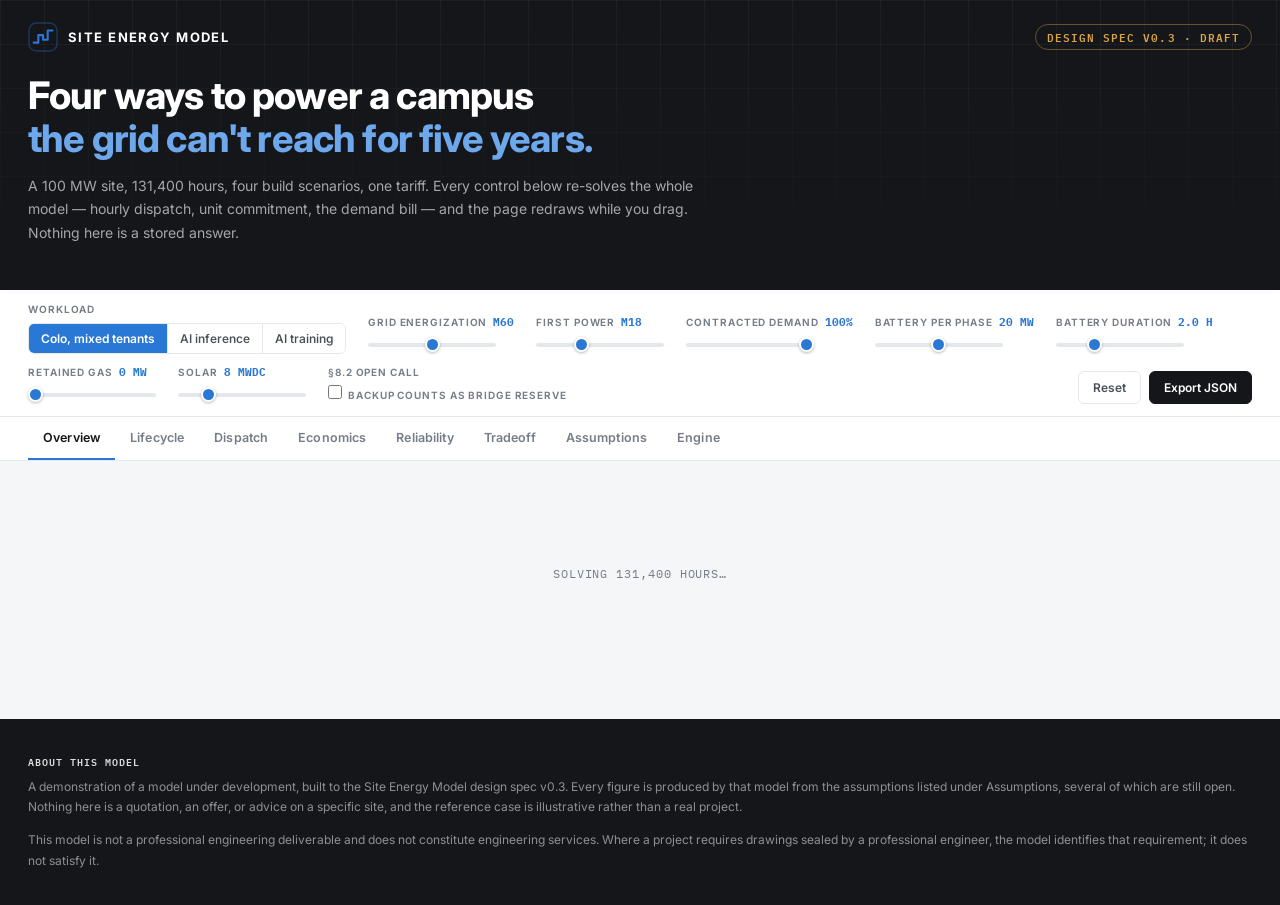
==== commit 8944a88d: "Show the real-time machinery, not just its output Adds an Engine tab. Three mechanisms keep this pag" ====
--- a/demo/index.html
+++ b/demo/index.html
@@ -80,6 +80,7 @@
   <section class="panel" id="p-reliability" hidden></section>
   <section class="panel" id="p-tradeoff" hidden></section>
   <section class="panel" id="p-assumptions" hidden></section>
+  <section class="panel" id="p-engine" hidden></section>
 </main>
 
 <footer>
--- a/demo/demo.css
+++ b/demo/demo.css
@@ -1,7 +1,13 @@
 /* Site Energy Model — a neutral technical dashboard.
    No product branding: the identity here is the model, not a vendor. */
 
+/* A deliberate single-theme design: a light instrument panel with dark bands.
+   Declaring color-scheme keeps the host from applying dark-mode UA styling to
+   form controls when the page is embedded on a dark ground — every colour here
+   comes from a token and the body paints its own background, so the page holds
+   either way. */
 :root {
+  color-scheme: light;
   --ink:          #14161a;
   --ink-2:        #4a4f57;
   --ink-3:        #767d88;
@@ -265,6 +271,16 @@
 .sch-flow-v { animation: dash 1.4s linear infinite; }
 @keyframes dash { to { stroke-dashoffset: -18; } }
 
+/* ── Pipeline ── */
+.pipe { display: block; width: 100%; height: auto; }
+text.pipe-t { font-family: Inter, sans-serif; font-size: 12px; font-weight: 650; fill: var(--ink); }
+text.pipe-s { font-family: Inter, sans-serif; font-size: 10px; font-weight: 500; fill: var(--ink-3); }
+text.pipe-n { font-family: var(--mono); font-size: 10px; font-weight: 600; }
+text.pipe-cap { font-family: Inter, sans-serif; font-size: 9px; font-weight: 600; fill: var(--ink-4);
+  letter-spacing: 0.08em; text-transform: uppercase; }
+text.pipe-val { font-family: var(--mono); font-size: 13px; font-weight: 600; fill: var(--ink); }
+.pipe-flow { animation: dash 0.7s linear infinite; }
+
 /* ── Callouts ── */
 .callout { border-radius: 8px; padding: 13px 16px; font-size: 12.5px; line-height: 1.62; color: var(--ink-2); }
 .callout b { color: var(--ink); }
